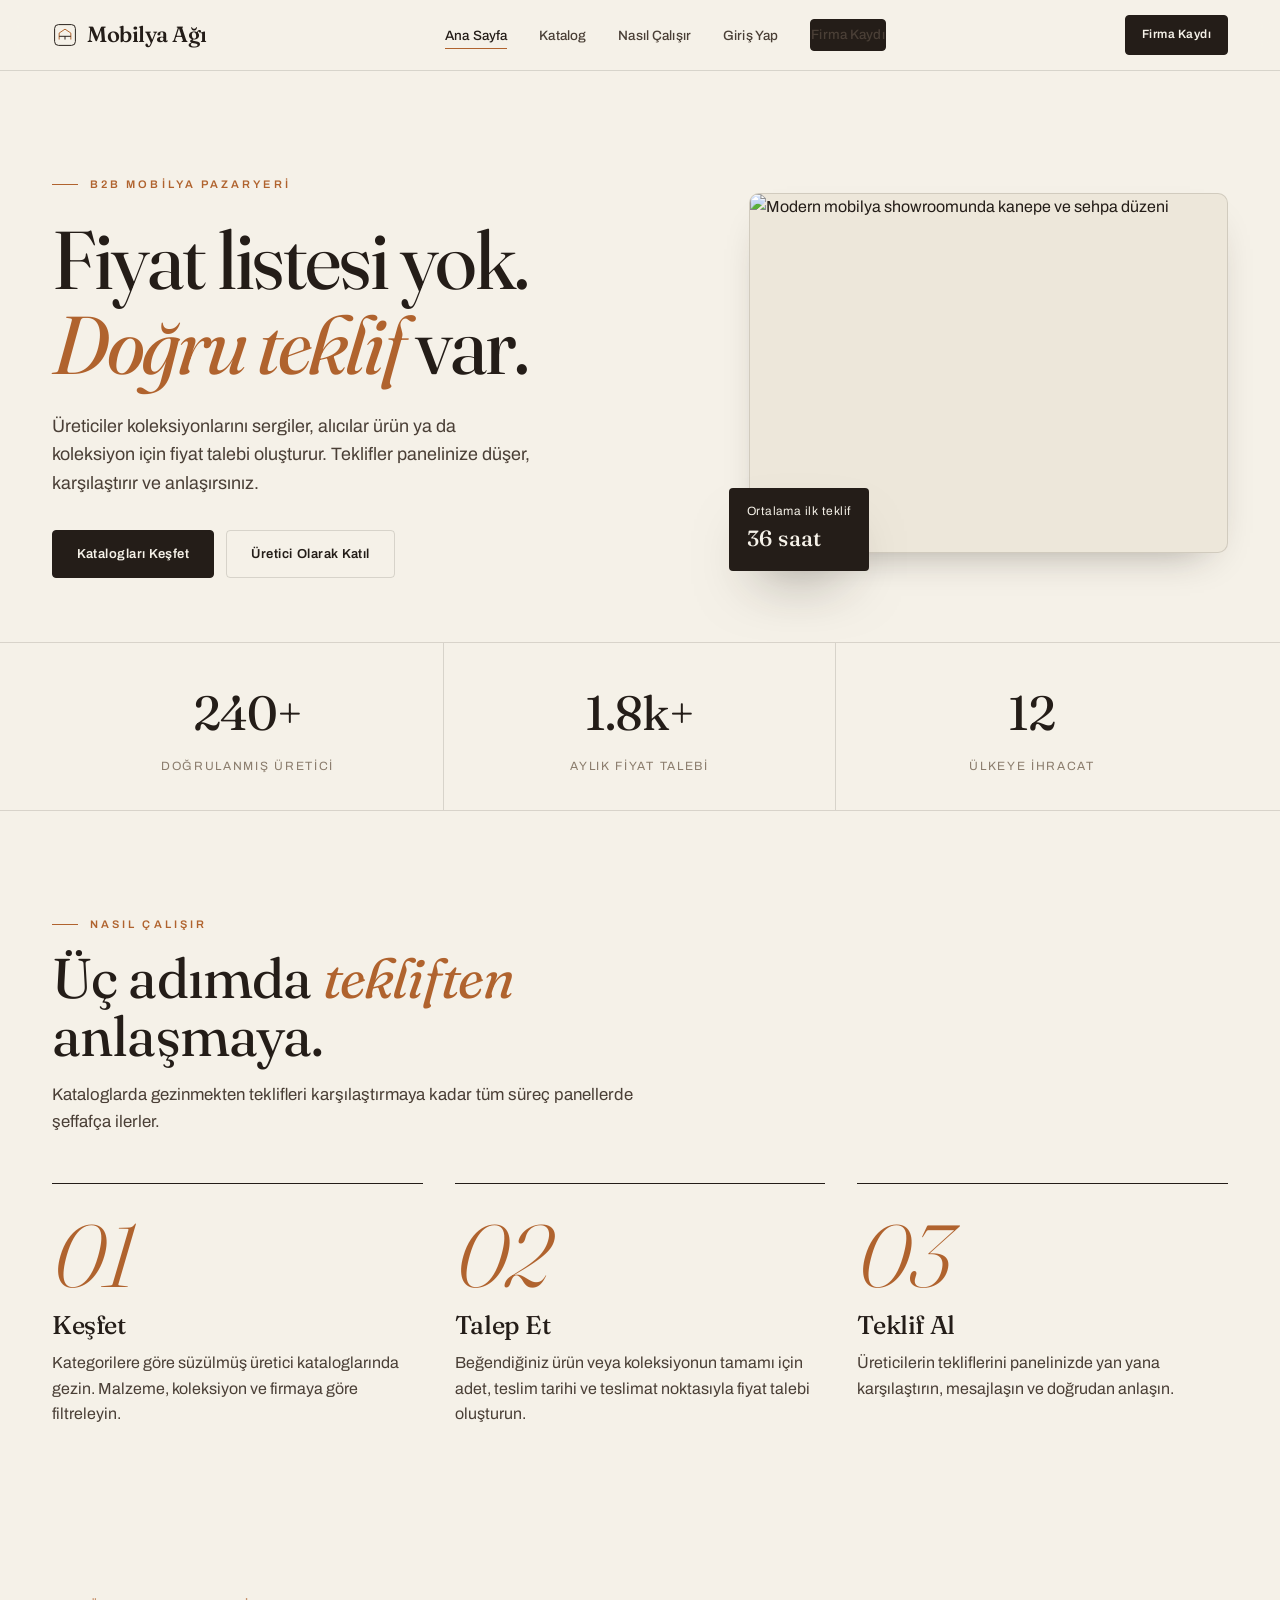
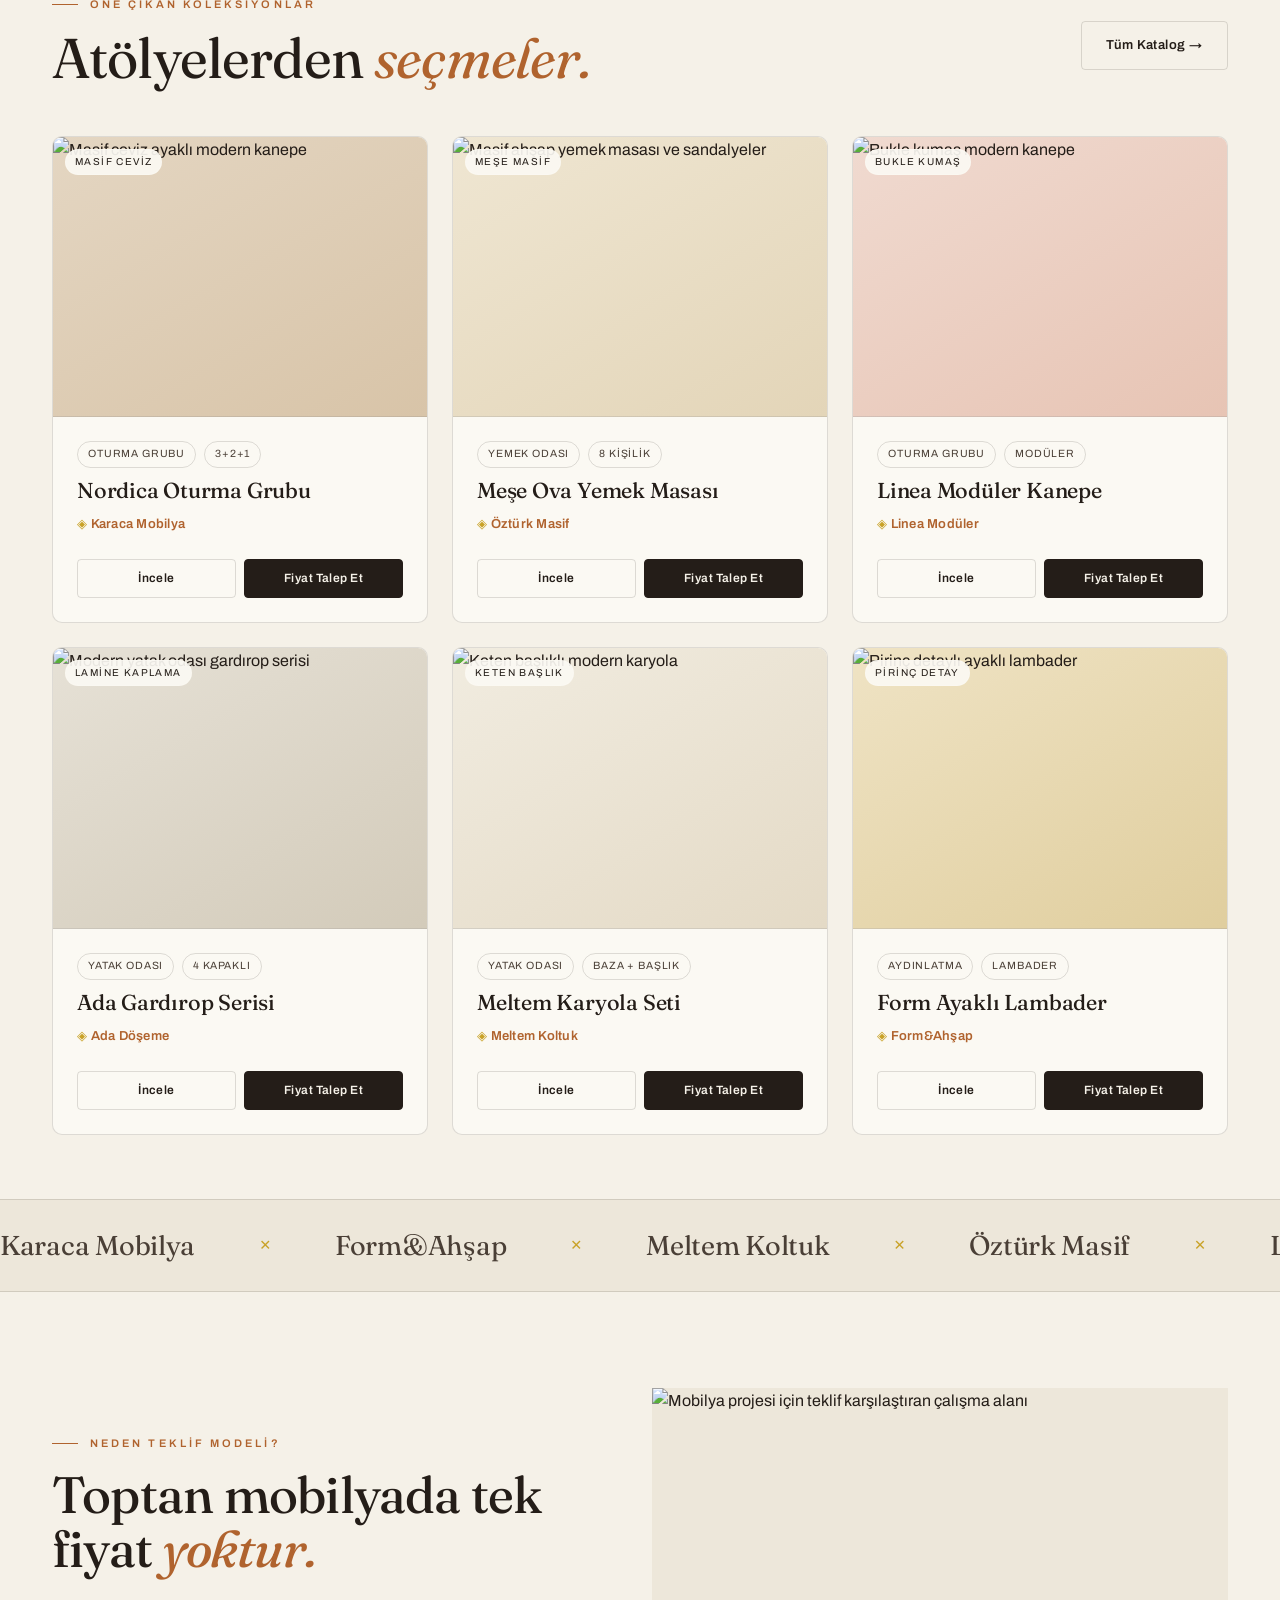
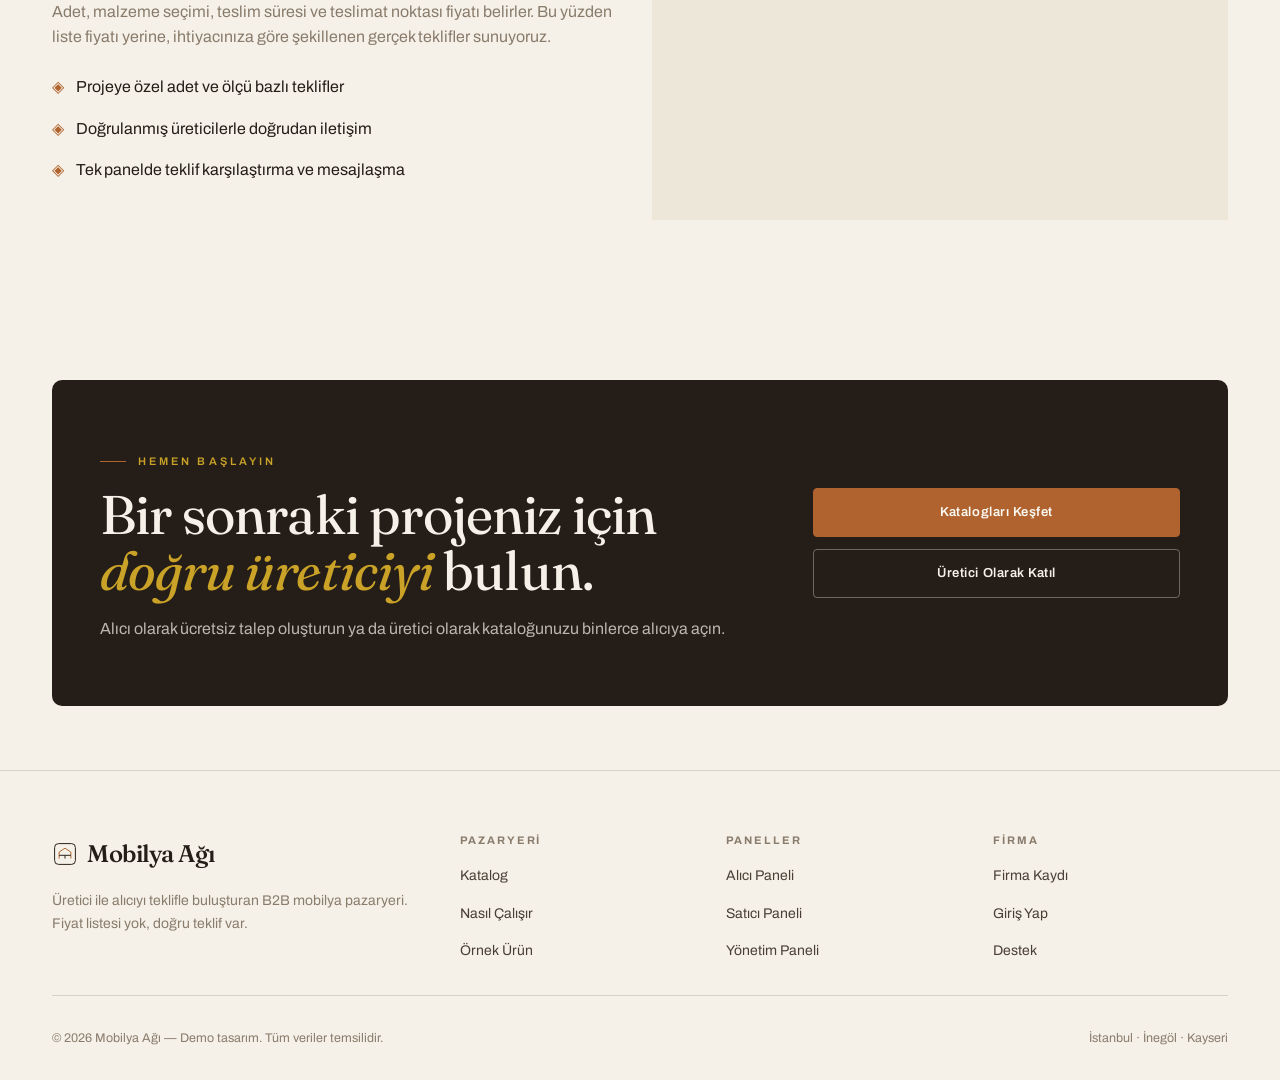
==== index.html @ c9a502f5 "first commit" ====
<!DOCTYPE html>
<html lang="tr">
<head>
<meta charset="UTF-8">
<meta name="viewport" content="width=device-width, initial-scale=1.0">
<title>Mobilya Ağı — B2B Mobilya Pazaryeri</title>
<meta name="description" content="Üretici ile alıcıyı teklifle buluşturan B2B mobilya pazaryeri. Fiyat listesi yok, doğru teklif var.">
<link rel="preconnect" href="https://fonts.googleapis.com">
<link rel="preconnect" href="https://fonts.gstatic.com" crossorigin>
<link href="https://fonts.googleapis.com/css2?family=Fraunces:ital,opsz,wght@0,9..144,300..600;1,9..144,300..500&family=Archivo:wght@400;500;600;700&display=swap" rel="stylesheet">
<link rel="stylesheet" href="css/style.css">
</head>
<body>

<!-- ============ NAV ============ -->
<header class="nav">
  <div class="nav-inner">
    <a href="index.html" class="wordmark">
      <svg class="mark" viewBox="0 0 40 40" aria-hidden="true">
        <rect x="4" y="4" width="32" height="32" rx="6" fill="none" stroke="#241D18" stroke-width="1.5"/>
        <path d="M11 27 V17 l9-6 9 6 v10" fill="none" stroke="#B0632E" stroke-width="1.5" stroke-linejoin="round"/>
        <path d="M11 22 h18 M20 22 v5" stroke="#241D18" stroke-width="1.5"/>
      </svg>
      Mobilya Ağı
    </a>
    <nav>
      <ul class="nav-links">
        <li><a href="index.html" class="active">Ana Sayfa</a></li>
        <li><a href="katalog.html">Katalog</a></li>
        <li><a href="index.html#nasil">Nasıl Çalışır</a></li>
        <li><a href="panel-alici.html">Giriş Yap</a></li>
        <li><a href="panel-satici.html" class="btn btn-primary btn-sm">Firma Kaydı</a></li>
      </ul>
    </nav>
    <div class="nav-cta">
      <a href="panel-satici.html" class="btn btn-primary btn-sm">Firma Kaydı</a>
    </div>
    <button class="nav-toggle" aria-label="Menü"><span></span><span></span><span></span></button>
  </div>
</header>

<!-- ============ HERO ============ -->
<section class="hero">
  <div class="wrap hero-grid">
    <div>
      <span class="eyebrow rise d1">B2B Mobilya Pazaryeri</span>
      <h1 class="rise d2">Fiyat listesi yok.<br><em>Doğru teklif</em> var.</h1>
      <p class="hero-sub rise d3">Üreticiler koleksiyonlarını sergiler, alıcılar ürün ya da koleksiyon için fiyat talebi oluşturur. Teklifler panelinize düşer, karşılaştırır ve anlaşırsınız.</p>
      <div class="hero-ctas rise d4">
        <a href="katalog.html" class="btn btn-primary">Katalogları Keşfet</a>
        <a href="panel-satici.html" class="btn btn-ghost">Üretici Olarak Katıl</a>
      </div>
    </div>
    <div class="hero-art rise d3">
      <div class="art-card photo-card">
        <img src="https://images.unsplash.com/photo-1555041469-a586c61ea9bc?auto=format&fit=crop&w=1200&q=82" alt="Modern mobilya showroomunda kanepe ve sehpa düzeni"> 
      </div>
      <div class="hero-badge">
        Ortalama ilk teklif
        <b>36 saat</b>
      </div>
    </div>
  </div>
</section>

<!-- ============ STATS ============ -->
<section class="stats">
  <div class="wrap"><div class="stats-inner">
    <div class="stat reveal"><b>240+</b><span>Doğrulanmış Üretici</span></div>
    <div class="stat reveal" data-delay="120"><b>1.8k+</b><span>Aylık Fiyat Talebi</span></div>
    <div class="stat reveal" data-delay="240"><b>12</b><span>Ülkeye İhracat</span></div>
  </div></div>
</section>

<!-- ============ NASIL ÇALIŞIR ============ -->
<section class="section" id="nasil">
  <div class="wrap">
    <div class="section-head reveal">
      <span class="eyebrow">Nasıl Çalışır</span>
      <h2>Üç adımda <span class="serif-italic">tekliften</span> anlaşmaya.</h2>
      <p>Kataloglarda gezinmekten teklifleri karşılaştırmaya kadar tüm süreç panellerde şeffafça ilerler.</p>
    </div>
    <div class="steps">
      <div class="step reveal">
        <div class="num">01</div>
        <h3>Keşfet</h3>
        <p>Kategorilere göre süzülmüş üretici kataloglarında gezin. Malzeme, koleksiyon ve firmaya göre filtreleyin.</p>
      </div>
      <div class="step reveal" data-delay="140">
        <div class="num">02</div>
        <h3>Talep Et</h3>
        <p>Beğendiğiniz ürün veya koleksiyonun tamamı için adet, teslim tarihi ve teslimat noktasıyla fiyat talebi oluşturun.</p>
      </div>
      <div class="step reveal" data-delay="280">
        <div class="num">03</div>
        <h3>Teklif Al</h3>
        <p>Üreticilerin tekliflerini panelinizde yan yana karşılaştırın, mesajlaşın ve doğrudan anlaşın.</p>
      </div>
    </div>
  </div>
</section>

<!-- ============ FEATURED COLLECTIONS ============ -->
<section class="section tight">
  <div class="wrap">
    <div class="flex-between reveal" style="margin-bottom: var(--s-6);">
      <div class="section-head" style="margin-bottom:0;">
        <span class="eyebrow">Öne Çıkan Koleksiyonlar</span>
        <h2>Atölyelerden <span class="serif-italic">seçmeler.</span></h2>
      </div>
      <a href="katalog.html" class="btn btn-ghost">Tüm Katalog →</a>
    </div>

    <div class="card-grid">
      <!-- Card 1 -->
      <article class="pcard reveal">
        <div class="illo mat-walnut">
          <span class="swatch-tag">Masif Ceviz</span>
          <img src="https://images.unsplash.com/photo-1555041469-a586c61ea9bc?auto=format&fit=crop&w=900&q=82" alt="Masif ceviz ayaklı modern kanepe" loading="lazy">
        </div>
        <div class="body">
          <div class="chips"><span class="chip">Oturma Grubu</span><span class="chip">3+2+1</span></div>
          <h3>Nordica Oturma Grubu</h3>
          <span class="maker">Karaca Mobilya</span>
          <div class="actions">
            <a href="urun.html" class="btn btn-ghost btn-sm">İncele</a>
            <a href="urun.html" class="btn btn-primary btn-sm">Fiyat Talep Et</a>
          </div>
        </div>
      </article>

      <!-- Card 2 -->
      <article class="pcard reveal" data-delay="100">
        <div class="illo mat-oak">
          <span class="swatch-tag">Meşe Masif</span>
          <img src="https://images.unsplash.com/photo-1617806118233-18e1de247200?auto=format&fit=crop&w=900&q=82" alt="Masif ahşap yemek masası ve sandalyeler" loading="lazy">
        </div>
        <div class="body">
          <div class="chips"><span class="chip">Yemek Odası</span><span class="chip">8 Kişilik</span></div>
          <h3>Meşe Ova Yemek Masası</h3>
          <span class="maker">Öztürk Masif</span>
          <div class="actions">
            <a href="urun.html" class="btn btn-ghost btn-sm">İncele</a>
            <a href="urun.html" class="btn btn-primary btn-sm">Fiyat Talep Et</a>
          </div>
        </div>
      </article>

      <!-- Card 3 -->
      <article class="pcard reveal" data-delay="200">
        <div class="illo mat-clay">
          <span class="swatch-tag">Bukle Kumaş</span>
          <img src="https://images.unsplash.com/photo-1616486338812-3dadae4b4ace?auto=format&fit=crop&w=900&q=82" alt="Bukle kumaş modern kanepe" loading="lazy">
        </div>
        <div class="body">
          <div class="chips"><span class="chip">Oturma Grubu</span><span class="chip">Modüler</span></div>
          <h3>Linea Modüler Kanepe</h3>
          <span class="maker">Linea Modüler</span>
          <div class="actions">
            <a href="urun.html" class="btn btn-ghost btn-sm">İncele</a>
            <a href="urun.html" class="btn btn-primary btn-sm">Fiyat Talep Et</a>
          </div>
        </div>
      </article>

      <!-- Card 4 -->
      <article class="pcard reveal">
        <div class="illo mat-ash">
          <span class="swatch-tag">Lamine Kaplama</span>
          <img src="https://images.unsplash.com/photo-1595526114035-0d45ed16cfbf?auto=format&fit=crop&w=900&q=82" alt="Modern yatak odası gardırop serisi" loading="lazy">
        </div>
        <div class="body">
          <div class="chips"><span class="chip">Yatak Odası</span><span class="chip">4 Kapaklı</span></div>
          <h3>Ada Gardırop Serisi</h3>
          <span class="maker">Ada Döşeme</span>
          <div class="actions">
            <a href="urun.html" class="btn btn-ghost btn-sm">İncele</a>
            <a href="urun.html" class="btn btn-primary btn-sm">Fiyat Talep Et</a>
          </div>
        </div>
      </article>

      <!-- Card 5 -->
      <article class="pcard reveal" data-delay="100">
        <div class="illo mat-linen">
          <span class="swatch-tag">Keten Başlık</span>
          <img src="https://images.unsplash.com/photo-1505693416388-ac5ce068fe85?auto=format&fit=crop&w=900&q=82" alt="Keten başlıklı modern karyola" loading="lazy">
        </div>
        <div class="body">
          <div class="chips"><span class="chip">Yatak Odası</span><span class="chip">Baza + Başlık</span></div>
          <h3>Meltem Karyola Seti</h3>
          <span class="maker">Meltem Koltuk</span>
          <div class="actions">
            <a href="urun.html" class="btn btn-ghost btn-sm">İncele</a>
            <a href="urun.html" class="btn btn-primary btn-sm">Fiyat Talep Et</a>
          </div>
        </div>
      </article>

      <!-- Card 6 -->
      <article class="pcard reveal" data-delay="200">
        <div class="illo mat-brass">
          <span class="swatch-tag">Pirinç Detay</span>
          <img src="https://images.unsplash.com/photo-1513506003901-1e6a229e2d15?auto=format&fit=crop&w=900&q=82" alt="Pirinç detaylı ayaklı lambader" loading="lazy">
        </div>
        <div class="body">
          <div class="chips"><span class="chip">Aydınlatma</span><span class="chip">Lambader</span></div>
          <h3>Form Ayaklı Lambader</h3>
          <span class="maker">Form&Ahşap</span>
          <div class="actions">
            <a href="urun.html" class="btn btn-ghost btn-sm">İncele</a>
            <a href="urun.html" class="btn btn-primary btn-sm">Fiyat Talep Et</a>
          </div>
        </div>
      </article>
    </div>
  </div>
</section>

<!-- ============ MARQUEE ============ -->
<div class="marquee" aria-hidden="true">
  <div class="marquee-track">
    <span>Karaca Mobilya</span><span>Form&Ahşap</span><span>Meltem Koltuk</span><span>Öztürk Masif</span><span>Linea Modüler</span><span>Ada Döşeme</span><span>Bereket Ahşap</span><span>Vira Mobilya</span>
    <span>Karaca Mobilya</span><span>Form&Ahşap</span><span>Meltem Koltuk</span><span>Öztürk Masif</span><span>Linea Modüler</span><span>Ada Döşeme</span><span>Bereket Ahşap</span><span>Vira Mobilya</span>
  </div>
</div>

<!-- ============ NEDEN ============ -->
<section class="section">
  <div class="wrap card-grid cols-2" style="align-items:center;">
    <div class="reveal">
      <span class="eyebrow">Neden Teklif Modeli?</span>
      <h2 style="font-size:clamp(2rem,4vw,3.2rem);margin:var(--s-4) 0 var(--s-5);">Toptan mobilyada tek fiyat <span class="serif-italic">yoktur.</span></h2>
      <p class="muted" style="margin-bottom:var(--s-5);">Adet, malzeme seçimi, teslim süresi ve teslimat noktası fiyatı belirler. Bu yüzden liste fiyatı yerine, ihtiyacınıza göre şekillenen gerçek teklifler sunuyoruz.</p>
      <ul style="list-style:none;padding:0;margin:0;display:flex;flex-direction:column;gap:var(--s-4);">
        <li style="display:flex;gap:var(--s-3);"><span style="color:var(--cognac);font-family:var(--serif);">◈</span> Projeye özel adet ve ölçü bazlı teklifler</li>
        <li style="display:flex;gap:var(--s-3);"><span style="color:var(--cognac);font-family:var(--serif);">◈</span> Doğrulanmış üreticilerle doğrudan iletişim</li>
        <li style="display:flex;gap:var(--s-3);"><span style="color:var(--cognac);font-family:var(--serif);">◈</span> Tek panelde teklif karşılaştırma ve mesajlaşma</li>
      </ul>
    </div>
    <div class="reveal" data-delay="120">
      <div class="art-card photo-card">
        <img src="https://images.unsplash.com/photo-1524758631624-e2822e304c36?auto=format&fit=crop&w=900&q=82" alt="Mobilya projesi için teklif karşılaştıran çalışma alanı">
      </div>
    </div>
  </div>
</section>

<!-- ============ CTA BAND ============ -->
<section class="section tight">
  <div class="wrap">
    <div class="cta-band reveal">
      <div>
        <span class="eyebrow" style="color:var(--brass);">Hemen Başlayın</span>
        <h2 style="margin-top:var(--s-4);">Bir sonraki projeniz için <em>doğru üreticiyi</em> bulun.</h2>
        <p>Alıcı olarak ücretsiz talep oluşturun ya da üretici olarak kataloğunuzu binlerce alıcıya açın.</p>
      </div>
      <div class="btns">
        <a href="katalog.html" class="btn btn-accent btn-block">Katalogları Keşfet</a>
        <a href="panel-satici.html" class="btn btn-ghost btn-block">Üretici Olarak Katıl</a>
      </div>
    </div>
  </div>
</section>

<!-- ============ FOOTER ============ -->
<footer class="footer">
  <div class="wrap">
    <div class="footer-grid">
      <div class="brand-col">
        <a href="index.html" class="wordmark" style="font-size:24px;">
          <svg class="mark" viewBox="0 0 40 40" aria-hidden="true">
            <rect x="4" y="4" width="32" height="32" rx="6" fill="none" stroke="#241D18" stroke-width="1.5"/>
            <path d="M11 27 V17 l9-6 9 6 v10" fill="none" stroke="#B0632E" stroke-width="1.5" stroke-linejoin="round"/>
            <path d="M11 22 h18 M20 22 v5" stroke="#241D18" stroke-width="1.5"/>
          </svg>
          Mobilya Ağı
        </a>
        <p>Üretici ile alıcıyı teklifle buluşturan B2B mobilya pazaryeri. Fiyat listesi yok, doğru teklif var.</p>
      </div>
      <div>
        <h4>Pazaryeri</h4>
        <ul>
          <li><a href="katalog.html">Katalog</a></li>
          <li><a href="index.html#nasil">Nasıl Çalışır</a></li>
          <li><a href="urun.html">Örnek Ürün</a></li>
        </ul>
      </div>
      <div>
        <h4>Paneller</h4>
        <ul>
          <li><a href="panel-alici.html">Alıcı Paneli</a></li>
          <li><a href="panel-satici.html">Satıcı Paneli</a></li>
          <li><a href="panel-admin.html">Yönetim Paneli</a></li>
        </ul>
      </div>
      <div>
        <h4>Firma</h4>
        <ul>
          <li><a href="panel-satici.html">Firma Kaydı</a></li>
          <li><a href="panel-alici.html">Giriş Yap</a></li>
          <li><a href="index.html#nasil">Destek</a></li>
        </ul>
      </div>
    </div>
    <div class="footer-bottom">
      <span>© <span data-year>2026</span> Mobilya Ağı — Demo tasarım. Tüm veriler temsilidir.</span>
      <span>İstanbul · İnegöl · Kayseri</span>
    </div>
  </div>
</footer>

<script src="js/app.js"></script>
</body>
</html>
---- css/style.css ----
/* ============================================================
   Mobilya Ağı — B2B Mobilya Pazaryeri (RFQ)
   Tema: "Atölye" — sıcak galeri minimalizmi / editoryal showroom
   Tek paylaşımlı stylesheet
   ============================================================ */

/* -------------------- Değişkenler -------------------- */
:root {
  /* Palet */
  --ivory: #F5F1E8;
  --ecru: #EDE7DA;
  --card: #EDE7DA;
  --card-2: #E7DFCE;
  --ink: #241D18;
  --ink-soft: #4A3F36;
  --ink-mute: #8A7C6C;
  --cognac: #B0632E;
  --cognac-deep: #8F4E22;
  --brass: #C9A227;
  --sage: #6E7F5B;
  --sage-soft: #DDE3CF;
  --terra: #C4694B;
  --terra-soft: #F0DAD0;
  --line: #241D18;
  --hairline: rgba(36, 29, 24, 0.14);
  --hairline-soft: rgba(36, 29, 24, 0.08);
  --white-warm: #FBF9F3;

  /* Tipografi */
  --serif: "Fraunces", Georgia, "Times New Roman", serif;
  --sans: "Archivo", system-ui, -apple-system, "Segoe UI", sans-serif;

  /* Aralık ölçeği */
  --s-1: 4px;
  --s-2: 8px;
  --s-3: 12px;
  --s-4: 16px;
  --s-5: 24px;
  --s-6: 32px;
  --s-7: 48px;
  --s-8: 64px;
  --s-9: 96px;
  --s-10: 128px;

  --radius: 4px;
  --radius-lg: 10px;
  --maxw: 1240px;

  --shadow-soft: 0 18px 40px -24px rgba(36, 29, 24, 0.45);
  --shadow-lift: 0 28px 60px -28px rgba(36, 29, 24, 0.55);
  --ease: cubic-bezier(0.22, 1, 0.36, 1);
}

/* -------------------- Reset / temel -------------------- */
* { box-sizing: border-box; }
html { scroll-behavior: smooth; }
body {
  margin: 0;
  font-family: var(--sans);
  background: var(--ivory);
  color: var(--ink);
  font-size: 16px;
  line-height: 1.6;
  -webkit-font-smoothing: antialiased;
  text-rendering: optimizeLegibility;
  overflow-x: hidden;
}
img { max-width: 100%; display: block; }
a { color: inherit; text-decoration: none; }
button { font-family: inherit; cursor: pointer; }
svg { display: block; }
.illo img,
.product-illo img,
.art-card img {
  width: 100%;
  height: 100%;
  object-fit: cover;
  display: block;
}

h1, h2, h3, h4 {
  font-family: var(--serif);
  font-weight: 460;
  font-optical-sizing: auto;
  line-height: 1.04;
  letter-spacing: -0.015em;
  margin: 0;
}
p { margin: 0; }

/* -------------------- Yardımcılar -------------------- */
.wrap { width: 100%; max-width: var(--maxw); margin: 0 auto; padding: 0 var(--s-6); }
.eyebrow {
  font-family: var(--sans);
  font-size: 11px;
  font-weight: 600;
  letter-spacing: 0.28em;
  text-transform: uppercase;
  color: var(--cognac);
  display: inline-flex;
  align-items: center;
  gap: var(--s-3);
}
.eyebrow::before {
  content: "";
  width: 26px;
  height: 1px;
  background: var(--cognac);
  display: inline-block;
}
.eyebrow.center::after {
  content: "";
  width: 26px;
  height: 1px;
  background: var(--cognac);
  display: inline-block;
}
.serif-italic { font-style: italic; color: var(--cognac); }
.rule { height: 1px; background: var(--hairline); border: 0; margin: 0; }
.muted { color: var(--ink-mute); }

/* -------------------- Butonlar -------------------- */
.btn {
  display: inline-flex;
  align-items: center;
  justify-content: center;
  gap: var(--s-2);
  padding: 13px 24px;
  font-size: 13px;
  font-weight: 600;
  letter-spacing: 0.04em;
  border: 1px solid var(--ink);
  border-radius: var(--radius);
  background: transparent;
  color: var(--ink);
  transition: transform .35s var(--ease), background .35s var(--ease), color .35s var(--ease), box-shadow .35s var(--ease);
  white-space: nowrap;
}
.btn:hover { transform: translateY(-2px); box-shadow: var(--shadow-soft); }
.btn-primary { background: var(--ink); color: var(--ivory); }
.btn-primary:hover { background: var(--cognac); border-color: var(--cognac); }
.btn-accent { background: var(--cognac); border-color: var(--cognac); color: var(--white-warm); }
.btn-accent:hover { background: var(--cognac-deep); border-color: var(--cognac-deep); }
.btn-ghost { border-color: var(--hairline); }
.btn-ghost:hover { border-color: var(--ink); background: transparent; }
.btn-sm { padding: 9px 16px; font-size: 12px; }
.btn-block { width: 100%; }
.btn:focus-visible,
a:focus-visible,
input:focus-visible,
select:focus-visible,
textarea:focus-visible { outline: 2px solid var(--cognac); outline-offset: 2px; }

/* -------------------- Nav -------------------- */
.nav {
  position: sticky;
  top: 0;
  z-index: 60;
  background: rgba(245, 241, 232, 0.86);
  backdrop-filter: blur(14px);
  border-bottom: 1px solid var(--hairline);
}
.nav-inner {
  display: flex;
  align-items: center;
  justify-content: space-between;
  height: 70px;
  max-width: var(--maxw);
  margin: 0 auto;
  padding: 0 var(--s-6);
}
.wordmark {
  font-family: var(--serif);
  font-size: 22px;
  font-weight: 560;
  letter-spacing: -0.02em;
  display: inline-flex;
  align-items: center;
  gap: 9px;
}
.wordmark .mark {
  width: 26px; height: 26px;
  flex: none;
}
.nav-links {
  display: flex;
  align-items: center;
  gap: var(--s-6);
  list-style: none;
  margin: 0;
  padding: 0;
}
.nav-links a {
  font-size: 13.5px;
  font-weight: 500;
  letter-spacing: 0.01em;
  position: relative;
  padding: 4px 0;
  color: var(--ink-soft);
  transition: color .3s var(--ease);
}
.nav-links a::after {
  content: "";
  position: absolute;
  left: 0; bottom: -2px;
  width: 0; height: 1px;
  background: var(--cognac);
  transition: width .35s var(--ease);
}
.nav-links a:hover, .nav-links a.active { color: var(--ink); }
.nav-links a:hover::after, .nav-links a.active::after { width: 100%; }
.nav-cta { display: flex; align-items: center; gap: var(--s-4); }
.nav-toggle {
  display: none;
  flex-direction: column;
  gap: 5px;
  background: none;
  border: 0;
  padding: 6px;
}
.nav-toggle span { width: 24px; height: 1.5px; background: var(--ink); transition: transform .3s var(--ease), opacity .3s; }
.nav-toggle.open span:nth-child(1) { transform: translateY(6.5px) rotate(45deg); }
.nav-toggle.open span:nth-child(2) { opacity: 0; }
.nav-toggle.open span:nth-child(3) { transform: translateY(-6.5px) rotate(-45deg); }

@media (max-width: 900px) {
  .nav-links, .nav-cta .btn { display: none; }
  .nav-toggle { display: flex; }
  .nav-mobile-open .nav-links {
    display: flex;
    position: absolute;
    top: 70px; left: 0; right: 0;
    flex-direction: column;
    align-items: flex-start;
    gap: 0;
    background: var(--ivory);
    border-bottom: 1px solid var(--hairline);
    padding: var(--s-4) var(--s-6) var(--s-6);
  }
  .nav-mobile-open .nav-links li { width: 100%; }
  .nav-mobile-open .nav-links a { display: block; padding: 14px 0; border-bottom: 1px solid var(--hairline-soft); width: 100%; }
  .nav-mobile-open .nav-links .btn { display: inline-flex; margin-top: var(--s-4); }
}

/* -------------------- Reveal animasyon -------------------- */
.reveal { opacity: 0; transform: translateY(26px); transition: opacity .9s var(--ease), transform .9s var(--ease); }
.reveal.in { opacity: 1; transform: none; }
@media (prefers-reduced-motion: reduce) {
  .reveal { opacity: 1; transform: none; transition: none; }
  * { animation: none !important; }
}

/* load-in stagger */
@keyframes rise {
  from { opacity: 0; transform: translateY(30px); }
  to { opacity: 1; transform: none; }
}
.rise { opacity: 0; animation: rise .95s var(--ease) forwards; }
.d1 { animation-delay: .05s; } .d2 { animation-delay: .16s; }
.d3 { animation-delay: .28s; } .d4 { animation-delay: .40s; }
.d5 { animation-delay: .52s; } .d6 { animation-delay: .64s; }

/* -------------------- Hero -------------------- */
.hero {
  position: relative;
  padding: var(--s-9) 0 var(--s-8);
  overflow: hidden;
}
.hero-grid {
  display: grid;
  grid-template-columns: 1.15fr 0.85fr;
  gap: var(--s-7);
  align-items: center;
}
.hero h1 {
  font-size: clamp(2.9rem, 6.4vw, 5.6rem);
  font-weight: 420;
  letter-spacing: -0.03em;
  margin: var(--s-5) 0 var(--s-5);
}
.hero h1 em { font-style: italic; color: var(--cognac); }
.hero-sub { font-size: 1.12rem; color: var(--ink-soft); max-width: 30rem; margin-bottom: var(--s-6); }
.hero-ctas { display: flex; gap: var(--s-3); flex-wrap: wrap; }
.hero-art { position: relative; }
.hero-art .art-card {
  background: linear-gradient(145deg, var(--card) 0%, var(--card-2) 100%);
  border: 1px solid var(--hairline);
  border-radius: var(--radius-lg);
  padding: var(--s-6);
  box-shadow: var(--shadow-soft);
}
.art-card.photo-card {
  aspect-ratio: 4 / 3;
  padding: 0 !important;
  overflow: hidden;
  background: var(--card);
}
.hero-badge {
  position: absolute;
  bottom: -18px; left: -20px;
  background: var(--ink);
  color: var(--ivory);
  border-radius: var(--radius);
  padding: 14px 18px;
  font-size: 12px;
  letter-spacing: 0.04em;
  box-shadow: var(--shadow-lift);
}
.hero-badge b { font-family: var(--serif); font-size: 22px; display: block; font-weight: 500; }
@media (max-width: 860px) {
  .hero-grid { grid-template-columns: 1fr; }
  .hero { padding: var(--s-7) 0 var(--s-7); }
}

/* -------------------- Stats strip -------------------- */
.stats {
  border-top: 1px solid var(--hairline);
  border-bottom: 1px solid var(--hairline);
}
.stats-inner { display: grid; grid-template-columns: repeat(3, 1fr); }
.stat {
  padding: var(--s-6) var(--s-5);
  text-align: center;
  border-right: 1px solid var(--hairline);
}
.stat:last-child { border-right: 0; }
.stat b { font-family: var(--serif); font-size: clamp(2rem, 4vw, 3rem); font-weight: 420; display: block; letter-spacing: -0.02em; }
.stat span { font-size: 12px; letter-spacing: 0.14em; text-transform: uppercase; color: var(--ink-mute); }
@media (max-width: 640px) { .stats-inner { grid-template-columns: 1fr; } .stat { border-right: 0; border-bottom: 1px solid var(--hairline); } .stat:last-child { border-bottom: 0; } }

/* -------------------- Section header -------------------- */
.section { padding: var(--s-9) 0; }
.section.tight { padding: var(--s-8) 0; }
.section-head { max-width: 640px; margin-bottom: var(--s-7); }
.section-head.center { margin-left: auto; margin-right: auto; text-align: center; }
.section-head h2 { font-size: clamp(2.1rem, 4.6vw, 3.5rem); margin: var(--s-4) 0 var(--s-4); font-weight: 420; }
.section-head p { color: var(--ink-soft); font-size: 1.05rem; }

/* -------------------- Nasıl çalışır — 3 adım -------------------- */
.steps { display: grid; grid-template-columns: repeat(3, 1fr); gap: var(--s-6); }
.step { position: relative; padding-top: var(--s-6); border-top: 1px solid var(--line); }
.step .num {
  font-family: var(--serif);
  font-size: clamp(3.5rem, 7vw, 5.5rem);
  font-weight: 300;
  font-style: italic;
  line-height: .9;
  color: var(--cognac);
  letter-spacing: -0.02em;
}
.step h3 { font-size: 1.6rem; margin: var(--s-4) 0 var(--s-3); font-weight: 460; }
.step p { color: var(--ink-soft); }
@media (max-width: 820px) { .steps { grid-template-columns: 1fr; gap: var(--s-7); } }

/* -------------------- Ürün / koleksiyon kartları -------------------- */
.card-grid { display: grid; grid-template-columns: repeat(3, 1fr); gap: var(--s-5); }
.card-grid.cols-2 { grid-template-columns: repeat(2, 1fr); }
@media (max-width: 980px) { .card-grid { grid-template-columns: repeat(2, 1fr); } }
@media (max-width: 620px) { .card-grid, .card-grid.cols-2 { grid-template-columns: 1fr; } }

.pcard {
  background: var(--white-warm);
  border: 1px solid var(--hairline);
  border-radius: var(--radius-lg);
  overflow: hidden;
  display: flex;
  flex-direction: column;
  transition: transform .5s var(--ease), box-shadow .5s var(--ease), border-color .5s var(--ease);
}
.pcard:hover { transform: translateY(-6px); box-shadow: var(--shadow-lift); border-color: var(--hairline); }
.pcard .illo {
  aspect-ratio: 4 / 3;
  position: relative;
  overflow: hidden;
  border-bottom: 1px solid var(--hairline);
  display: flex; align-items: center; justify-content: center;
}
.pcard .illo img { transition: transform .65s var(--ease), filter .65s var(--ease); }
.pcard:hover .illo img { transform: scale(1.045); filter: saturate(1.03) contrast(1.02); }
.pcard .illo .swatch-tag {
  position: absolute; top: 12px; left: 12px; z-index: 2;
  font-size: 10px; letter-spacing: 0.14em; text-transform: uppercase;
  background: rgba(251, 249, 243, 0.92); border: 1px solid rgba(251, 249, 243, 0.56);
  padding: 4px 9px; border-radius: 40px; color: var(--ink);
  box-shadow: 0 8px 22px -16px rgba(36, 29, 24, 0.7);
}
.pcard .body { padding: var(--s-5); display: flex; flex-direction: column; gap: var(--s-3); flex: 1; }
.pcard .chips { display: flex; gap: var(--s-2); flex-wrap: wrap; }
.chip {
  font-size: 10.5px; letter-spacing: 0.08em; text-transform: uppercase;
  padding: 4px 10px; border-radius: 40px;
  border: 1px solid var(--hairline); color: var(--ink-soft); background: transparent;
}
.pcard h3 { font-size: 1.35rem; font-weight: 460; letter-spacing: -0.01em; }
.pcard .maker { font-size: 13px; color: var(--cognac); font-weight: 600; letter-spacing: 0.02em; }
.pcard .maker::before { content: "◈ "; color: var(--brass); }
.pcard .actions { margin-top: auto; display: flex; gap: var(--s-2); padding-top: var(--s-3); }
.pcard .actions .btn { flex: 1; }

/* Illustration backgrounds — malzeme swatch */
.mat-walnut { background: linear-gradient(150deg, #E4D6C2 0%, #D8C4A8 100%); }
.mat-oak    { background: linear-gradient(150deg, #EFE6D2 0%, #E3D5B8 100%); }
.mat-sage   { background: linear-gradient(150deg, #DDE3CF 0%, #C9D3B4 100%); }
.mat-clay   { background: linear-gradient(150deg, #F0DAD0 0%, #E7C4B4 100%); }
.mat-linen  { background: linear-gradient(150deg, #F1ECE0 0%, #E4DAC6 100%); }
.mat-brass  { background: linear-gradient(150deg, #EFE3C4 0%, #E0CE9E 100%); }
.mat-ash    { background: linear-gradient(150deg, #E6E1D6 0%, #D3CBBA 100%); }
.mat-cognac { background: linear-gradient(150deg, #E8CBB0 0%, #D8AE86 100%); }
.illo-stroke { fill: none; stroke: var(--ink); stroke-width: 1.5; stroke-linecap: round; stroke-linejoin: round; }
.illo-stroke.thin { stroke-width: 1; }
.illo-fill { fill: var(--ink); }

/* -------------------- Marquee -------------------- */
.marquee {
  border-top: 1px solid var(--hairline);
  border-bottom: 1px solid var(--hairline);
  overflow: hidden;
  padding: var(--s-5) 0;
  background: var(--ecru);
}
.marquee-track {
  display: flex;
  gap: var(--s-8);
  width: max-content;
  animation: scroll-x 34s linear infinite;
}
.marquee:hover .marquee-track { animation-play-state: paused; }
.marquee-track span {
  font-family: var(--serif);
  font-size: 1.7rem;
  font-weight: 400;
  color: var(--ink-soft);
  white-space: nowrap;
  display: inline-flex; align-items: center; gap: var(--s-8);
  letter-spacing: -0.01em;
}
.marquee-track span::after { content: "✕"; color: var(--brass); font-size: 0.9rem; font-family: var(--sans); }
@keyframes scroll-x { from { transform: translateX(0); } to { transform: translateX(-50%); } }

/* -------------------- CTA band -------------------- */
.cta-band {
  background: var(--ink);
  color: var(--ivory);
  border-radius: var(--radius-lg);
  padding: var(--s-8) var(--s-7);
  display: grid;
  grid-template-columns: 1.3fr 0.7fr;
  gap: var(--s-6);
  align-items: center;
  position: relative;
  overflow: hidden;
}
.cta-band h2 { font-size: clamp(2rem, 4.5vw, 3.4rem); color: var(--ivory); font-weight: 420; }
.cta-band h2 em { font-style: italic; color: var(--brass); }
.cta-band p { color: rgba(245,241,232,0.72); margin-top: var(--s-4); }
.cta-band .btns { display: flex; flex-direction: column; gap: var(--s-3); }
.cta-band .btn-ghost { border-color: rgba(245,241,232,0.35); color: var(--ivory); }
.cta-band .btn-ghost:hover { border-color: var(--ivory); }
.cta-band .btn-accent { color: var(--white-warm); }
@media (max-width: 760px) { .cta-band { grid-template-columns: 1fr; } }

/* -------------------- Footer -------------------- */
.footer { border-top: 1px solid var(--hairline); padding: var(--s-8) 0 var(--s-6); }
.footer-grid { display: grid; grid-template-columns: 1.6fr 1fr 1fr 1fr; gap: var(--s-6); }
.footer h4 { font-family: var(--sans); font-size: 11px; letter-spacing: 0.18em; text-transform: uppercase; color: var(--ink-mute); font-weight: 700; margin-bottom: var(--s-4); }
.footer ul { list-style: none; margin: 0; padding: 0; display: flex; flex-direction: column; gap: var(--s-3); }
.footer ul a { font-size: 14px; color: var(--ink-soft); transition: color .3s; }
.footer ul a:hover { color: var(--cognac); }
.footer .brand-col p { color: var(--ink-mute); font-size: 14px; max-width: 24rem; margin-top: var(--s-4); }
.footer-bottom { display: flex; justify-content: space-between; align-items: center; padding-top: var(--s-6); margin-top: var(--s-6); border-top: 1px solid var(--hairline); font-size: 12.5px; color: var(--ink-mute); gap: var(--s-4); flex-wrap: wrap; }
@media (max-width: 780px) { .footer-grid { grid-template-columns: 1fr 1fr; } }

/* -------------------- Katalog -------------------- */
.page-head { padding: var(--s-8) 0 var(--s-6); border-bottom: 1px solid var(--hairline); }
.page-head h1 { font-size: clamp(2.4rem, 5vw, 4rem); font-weight: 420; margin: var(--s-4) 0 var(--s-3); }
.page-head p { color: var(--ink-soft); max-width: 34rem; }
.breadcrumb { font-size: 12px; letter-spacing: 0.08em; color: var(--ink-mute); text-transform: uppercase; }
.breadcrumb a:hover { color: var(--cognac); }

.filter-bar {
  display: flex; flex-wrap: wrap; gap: var(--s-5);
  padding: var(--s-5) 0;
  align-items: flex-end;
  border-bottom: 1px solid var(--hairline);
}
.filter-group { display: flex; flex-direction: column; gap: var(--s-2); }
.filter-group label { font-size: 11px; letter-spacing: 0.12em; text-transform: uppercase; color: var(--ink-mute); font-weight: 600; }
.filter-group select {
  font-family: var(--sans); font-size: 14px; color: var(--ink);
  background: var(--white-warm); border: 1px solid var(--hairline);
  border-radius: var(--radius); padding: 10px 14px; min-width: 180px;
  appearance: none;
  background-image: url("data:image/svg+xml;utf8,<svg xmlns='http://www.w3.org/2000/svg' width='12' height='12' viewBox='0 0 12 12'><path d='M2 4l4 4 4-4' stroke='%23241D18' fill='none' stroke-width='1.4'/></svg>");
  background-repeat: no-repeat; background-position: right 12px center;
  padding-right: 34px;
}
.filter-count { margin-left: auto; font-size: 13px; color: var(--ink-mute); }
.filter-count b { color: var(--ink); font-weight: 700; }
.pcard.hidden { display: none; }

/* -------------------- Ürün detay -------------------- */
.product-grid { display: grid; grid-template-columns: 1.05fr 0.95fr; gap: var(--s-8); padding: var(--s-8) 0; align-items: start; }
@media (max-width: 900px) { .product-grid { grid-template-columns: 1fr; gap: var(--s-6); } }
.product-illo {
  border: 1px solid var(--hairline);
  border-radius: var(--radius-lg);
  aspect-ratio: 1 / 1;
  display: flex; align-items: center; justify-content: center;
  position: sticky; top: 90px;
  overflow: hidden;
}
.product-illo img { transition: transform .8s var(--ease); }
.product-illo:hover img { transform: scale(1.025); }
.product-info .chips { margin-bottom: var(--s-4); }
.product-info h1 { font-size: clamp(2.2rem, 4vw, 3.2rem); font-weight: 420; margin-bottom: var(--s-3); }
.product-info .maker-line { color: var(--cognac); font-weight: 600; font-size: 14px; margin-bottom: var(--s-5); }
.product-info .lead { color: var(--ink-soft); font-size: 1.05rem; margin-bottom: var(--s-6); }

.spec-table { width: 100%; border-collapse: collapse; margin-bottom: var(--s-6); }
.spec-table th, .spec-table td { text-align: left; padding: 13px 0; border-bottom: 1px solid var(--hairline); font-size: 14px; vertical-align: top; }
.spec-table th { color: var(--ink-mute); font-weight: 600; letter-spacing: 0.02em; width: 42%; }
.spec-table td { color: var(--ink); }

.maker-card {
  border: 1px solid var(--hairline); border-radius: var(--radius-lg);
  padding: var(--s-5); display: flex; gap: var(--s-4); align-items: center;
  background: var(--card); margin-bottom: var(--s-6);
}
.maker-card .avatar {
  width: 52px; height: 52px; flex: none; border-radius: 50%;
  background: var(--ink); color: var(--ivory);
  display: flex; align-items: center; justify-content: center;
  font-family: var(--serif); font-size: 20px;
}
.maker-card .m-name { font-family: var(--serif); font-size: 1.2rem; }
.maker-card .m-meta { font-size: 12.5px; color: var(--ink-mute); }
.maker-card .m-verified { color: var(--sage); font-weight: 600; }

.buy-actions { display: flex; flex-direction: column; gap: var(--s-3); }
.no-price-note {
  display: flex; gap: var(--s-3); align-items: flex-start;
  background: var(--card); border: 1px dashed var(--hairline);
  border-radius: var(--radius); padding: var(--s-4); margin-bottom: var(--s-5);
  font-size: 13px; color: var(--ink-soft);
}
.no-price-note b { color: var(--ink); }

/* -------------------- Modal -------------------- */
.modal-overlay {
  position: fixed; inset: 0; z-index: 100;
  background: rgba(36, 29, 24, 0.5);
  backdrop-filter: blur(3px);
  display: flex; align-items: center; justify-content: center;
  padding: var(--s-5);
  opacity: 0; visibility: hidden;
  transition: opacity .4s var(--ease), visibility .4s;
}
.modal-overlay.open { opacity: 1; visibility: visible; }
.modal {
  background: var(--ivory);
  border: 1px solid var(--hairline);
  border-radius: var(--radius-lg);
  width: 100%; max-width: 540px;
  max-height: 90vh; overflow-y: auto;
  box-shadow: var(--shadow-lift);
  transform: translateY(20px) scale(0.98);
  transition: transform .45s var(--ease);
}
.modal-overlay.open .modal { transform: none; }
.modal-head { padding: var(--s-6) var(--s-6) var(--s-4); border-bottom: 1px solid var(--hairline); position: relative; }
.modal-head h3 { font-size: 1.7rem; font-weight: 460; }
.modal-head p { font-size: 13px; color: var(--ink-mute); margin-top: var(--s-2); }
.modal-close {
  position: absolute; top: var(--s-5); right: var(--s-5);
  width: 34px; height: 34px; border-radius: 50%;
  border: 1px solid var(--hairline); background: transparent;
  font-size: 18px; color: var(--ink); line-height: 1;
  display: flex; align-items: center; justify-content: center;
  transition: background .3s, transform .3s;
}
.modal-close:hover { background: var(--card); transform: rotate(90deg); }
.modal-body { padding: var(--s-6); }
.modal-foot { padding: var(--s-4) var(--s-6) var(--s-6); display: flex; gap: var(--s-3); }
.modal-foot .btn { flex: 1; }

.field { margin-bottom: var(--s-5); }
.field:last-child { margin-bottom: 0; }
.field label { display: block; font-size: 12px; letter-spacing: 0.06em; text-transform: uppercase; color: var(--ink-mute); font-weight: 600; margin-bottom: var(--s-2); }
.field input, .field select, .field textarea {
  width: 100%; font-family: var(--sans); font-size: 15px; color: var(--ink);
  background: var(--white-warm); border: 1px solid var(--hairline);
  border-radius: var(--radius); padding: 12px 14px;
}
.field textarea { resize: vertical; min-height: 80px; }
.field-row { display: grid; grid-template-columns: 1fr 1fr; gap: var(--s-4); }
@media (max-width: 480px) { .field-row { grid-template-columns: 1fr; } }

.form-success { text-align: center; padding: var(--s-6) var(--s-4); display: none; }
.form-success.show { display: block; animation: rise .6s var(--ease); }
.form-success .tick {
  width: 62px; height: 62px; margin: 0 auto var(--s-5);
  border-radius: 50%; background: var(--sage-soft); color: var(--sage);
  display: flex; align-items: center; justify-content: center; font-size: 28px;
}
.form-success h3 { font-size: 1.6rem; margin-bottom: var(--s-3); }
.form-success p { color: var(--ink-soft); }
.form-success .rfq-no { font-family: var(--serif); color: var(--cognac); font-weight: 600; }
.form-fields.hide { display: none; }

/* -------------------- PANEL -------------------- */
.panel-layout { display: grid; grid-template-columns: 260px 1fr; min-height: 100vh; }
.panel-side {
  background: var(--ink); color: var(--ivory);
  padding: var(--s-6) var(--s-5);
  display: flex; flex-direction: column;
  position: sticky; top: 0; height: 100vh;
}
.panel-side .wordmark { color: var(--ivory); font-size: 20px; margin-bottom: var(--s-7); }
.panel-side .side-label { font-size: 10px; letter-spacing: 0.2em; text-transform: uppercase; color: rgba(245,241,232,0.4); margin: var(--s-5) 0 var(--s-3); }
.panel-nav { list-style: none; margin: 0; padding: 0; display: flex; flex-direction: column; gap: 2px; }
.panel-nav a, .panel-nav button {
  display: flex; align-items: center; gap: var(--s-3);
  width: 100%; text-align: left;
  padding: 11px 14px; border-radius: var(--radius);
  font-size: 14px; color: rgba(245,241,232,0.72);
  background: transparent; border: 0;
  transition: background .3s, color .3s;
}
.panel-nav a:hover, .panel-nav button:hover { background: rgba(245,241,232,0.08); color: var(--ivory); }
.panel-nav a.active, .panel-nav button.active { background: var(--cognac); color: var(--white-warm); }
.panel-nav .dot { width: 6px; height: 6px; border-radius: 50%; background: currentColor; opacity: 0.55; flex: none; }
.side-foot { margin-top: auto; padding-top: var(--s-5); border-top: 1px solid rgba(245,241,232,0.12); font-size: 12px; color: rgba(245,241,232,0.5); }
.side-foot a { color: rgba(245,241,232,0.72); }
.side-foot a:hover { color: var(--brass); }

.panel-main { padding: var(--s-6) var(--s-7) var(--s-8); background: var(--ivory); min-width: 0; }
.panel-topbar {
  display: flex; align-items: center; justify-content: space-between;
  padding-bottom: var(--s-5); margin-bottom: var(--s-6);
  border-bottom: 1px solid var(--hairline); gap: var(--s-4);
}
.panel-topbar h1 { font-size: 1.9rem; font-weight: 460; }
.panel-topbar .sub { font-size: 13px; color: var(--ink-mute); }
.user-chip {
  display: flex; align-items: center; gap: var(--s-3);
  border: 1px solid var(--hairline); border-radius: 40px;
  padding: 6px 14px 6px 6px; background: var(--white-warm);
}
.user-chip .avatar { width: 34px; height: 34px; border-radius: 50%; background: var(--cognac); color: var(--white-warm); display: flex; align-items: center; justify-content: center; font-family: var(--serif); font-size: 15px; }
.user-chip .u-name { font-size: 13px; font-weight: 600; }
.user-chip .u-role { font-size: 11px; color: var(--ink-mute); }

/* demo switcher */
.demo-switch { display: inline-flex; gap: var(--s-2); background: var(--card); padding: 4px; border-radius: 40px; border: 1px solid var(--hairline); margin-bottom: var(--s-6); flex-wrap: wrap; }
.demo-switch a { font-size: 12px; font-weight: 600; padding: 7px 14px; border-radius: 40px; color: var(--ink-soft); transition: background .3s, color .3s; }
.demo-switch a:hover { color: var(--ink); }
.demo-switch a.active { background: var(--ink); color: var(--ivory); }

/* stat cards */
.stat-cards { display: grid; grid-template-columns: repeat(4, 1fr); gap: var(--s-4); margin-bottom: var(--s-6); }
.stat-cards.four { grid-template-columns: repeat(4, 1fr); }
.stat-cards.three { grid-template-columns: repeat(3, 1fr); }
@media (max-width: 1080px) { .stat-cards, .stat-cards.four, .stat-cards.three { grid-template-columns: repeat(2, 1fr); } }
@media (max-width: 560px) { .stat-cards, .stat-cards.four, .stat-cards.three { grid-template-columns: 1fr; } }
.scard {
  background: var(--white-warm); border: 1px solid var(--hairline);
  border-radius: var(--radius-lg); padding: var(--s-5);
}
.scard .lbl { font-size: 11px; letter-spacing: 0.12em; text-transform: uppercase; color: var(--ink-mute); font-weight: 600; }
.scard b { font-family: var(--serif); font-size: 2.6rem; font-weight: 420; display: block; margin-top: var(--s-3); letter-spacing: -0.02em; }
.scard .trend { font-size: 12px; margin-top: var(--s-2); color: var(--sage); font-weight: 600; }
.scard .trend.down { color: var(--terra); }

/* section block in panel */
.panel-block { margin-bottom: var(--s-7); }
.panel-block > h2 { font-size: 1.4rem; font-weight: 460; margin-bottom: var(--s-4); display: flex; align-items: center; justify-content: space-between; gap: var(--s-4); }
.panel-block > h2 .btn { font-weight: 600; }

/* tables */
.data-table-wrap { overflow-x: auto; border: 1px solid var(--hairline); border-radius: var(--radius-lg); background: var(--white-warm); }
.data-table { width: 100%; border-collapse: collapse; min-width: 640px; }
.data-table th {
  text-align: left; font-size: 11px; letter-spacing: 0.1em; text-transform: uppercase;
  color: var(--ink-mute); font-weight: 700; padding: 14px var(--s-4);
  border-bottom: 1px solid var(--hairline); white-space: nowrap;
}
.data-table td { padding: 15px var(--s-4); border-bottom: 1px solid var(--hairline-soft); font-size: 14px; vertical-align: middle; }
.data-table tr:last-child td { border-bottom: 0; }
.data-table tbody tr { transition: background .25s; }
.data-table tbody tr:hover { background: var(--card); }
.data-table .t-strong { font-weight: 600; }
.data-table .t-id { font-family: var(--serif); color: var(--cognac); font-weight: 600; }

/* status chips */
.status {
  display: inline-flex; align-items: center; gap: 6px;
  font-size: 11.5px; font-weight: 600; letter-spacing: 0.02em;
  padding: 5px 11px; border-radius: 40px; white-space: nowrap;
}
.status::before { content: ""; width: 6px; height: 6px; border-radius: 50%; background: currentColor; }
.status.wait { background: var(--terra-soft); color: var(--terra); }
.status.active { background: #E9DFC4; color: var(--cognac-deep); }
.status.done { background: var(--sage-soft); color: var(--sage); }
.status.cancel { background: #E6E1D6; color: var(--ink-mute); }
.status.new { background: var(--sage-soft); color: var(--sage); }

/* offer comparison cards */
.offers { display: grid; grid-template-columns: repeat(3, 1fr); gap: var(--s-4); }
@media (max-width: 900px) { .offers { grid-template-columns: 1fr; } }
.offer {
  border: 1px solid var(--hairline); border-radius: var(--radius-lg);
  padding: var(--s-5); background: var(--white-warm);
  display: flex; flex-direction: column; gap: var(--s-3);
  transition: transform .4s var(--ease), box-shadow .4s var(--ease), border-color .4s;
}
.offer:hover { transform: translateY(-4px); box-shadow: var(--shadow-soft); }
.offer.best { border: 1.5px solid var(--cognac); box-shadow: var(--shadow-soft); position: relative; }
.offer.best::after { content: "EN İYİ TEKLİF"; position: absolute; top: -10px; left: var(--s-5); background: var(--cognac); color: var(--white-warm); font-size: 9.5px; letter-spacing: 0.14em; font-weight: 700; padding: 4px 10px; border-radius: 40px; }
.offer .o-firm { font-family: var(--serif); font-size: 1.25rem; }
.offer .o-price { font-family: var(--serif); font-size: 2rem; font-weight: 420; letter-spacing: -0.02em; }
.offer .o-meta { display: flex; flex-direction: column; gap: var(--s-2); font-size: 13px; color: var(--ink-soft); }
.offer .o-meta span b { color: var(--ink); font-weight: 600; }
.offer .o-actions { margin-top: auto; display: flex; flex-direction: column; gap: var(--s-2); padding-top: var(--s-3); }

/* chat / message thread */
.thread { border: 1px solid var(--hairline); border-radius: var(--radius-lg); background: var(--white-warm); overflow: hidden; max-width: 640px; }
.thread-head { padding: var(--s-4) var(--s-5); border-bottom: 1px solid var(--hairline); display: flex; align-items: center; gap: var(--s-3); }
.thread-head .avatar { width: 36px; height: 36px; border-radius: 50%; background: var(--ink); color: var(--ivory); display: flex; align-items: center; justify-content: center; font-family: var(--serif); }
.thread-body { padding: var(--s-5); display: flex; flex-direction: column; gap: var(--s-4); }
.bubble { max-width: 76%; padding: 12px 16px; border-radius: 14px; font-size: 14px; line-height: 1.5; }
.bubble .time { display: block; font-size: 10.5px; margin-top: 5px; opacity: 0.6; }
.bubble.them { background: var(--card); border: 1px solid var(--hairline); border-top-left-radius: 4px; align-self: flex-start; }
.bubble.me { background: var(--ink); color: var(--ivory); border-top-right-radius: 4px; align-self: flex-end; }
.thread-input { display: flex; gap: var(--s-2); padding: var(--s-4); border-top: 1px solid var(--hairline); }
.thread-input input { flex: 1; font-family: var(--sans); font-size: 14px; border: 1px solid var(--hairline); border-radius: 40px; padding: 10px 16px; background: var(--ivory); }

/* tabs (panel) */
.tabs { display: flex; gap: var(--s-2); border-bottom: 1px solid var(--hairline); margin-bottom: var(--s-6); flex-wrap: wrap; }
.tab {
  background: transparent; border: 0; border-bottom: 2px solid transparent;
  padding: 12px 4px; margin-right: var(--s-4);
  font-size: 14px; font-weight: 600; color: var(--ink-mute);
  transition: color .3s, border-color .3s;
}
.tab:hover { color: var(--ink); }
.tab.active { color: var(--ink); border-bottom-color: var(--cognac); }
.tab-panel { display: none; }
.tab-panel.active { display: block; animation: rise .5s var(--ease); }

/* catalog management grid (seller) */
.manage-grid { display: grid; grid-template-columns: repeat(3, 1fr); gap: var(--s-4); }
@media (max-width: 980px) { .manage-grid { grid-template-columns: repeat(2, 1fr); } }
@media (max-width: 560px) { .manage-grid { grid-template-columns: 1fr; } }
.mcard { border: 1px solid var(--hairline); border-radius: var(--radius-lg); overflow: hidden; background: var(--white-warm); }
.mcard .illo { aspect-ratio: 3/2; display: flex; align-items: center; justify-content: center; border-bottom: 1px solid var(--hairline); overflow: hidden; }
.mcard .illo img { transition: transform .65s var(--ease); }
.mcard:hover .illo img { transform: scale(1.045); }
.mcard .m-body { padding: var(--s-4); display: flex; flex-direction: column; gap: var(--s-3); }
.mcard h4 { font-family: var(--serif); font-size: 1.15rem; font-weight: 460; }
.mcard .m-row { display: flex; align-items: center; justify-content: space-between; gap: var(--s-2); }
.toggle-chip {
  font-size: 11px; font-weight: 600; letter-spacing: 0.04em;
  padding: 5px 12px; border-radius: 40px; border: 1px solid var(--hairline);
  background: transparent; color: var(--ink-mute);
  display: inline-flex; align-items: center; gap: 6px;
  transition: background .3s, color .3s, border-color .3s;
}
.toggle-chip::before { content: ""; width: 6px; height: 6px; border-radius: 50%; background: currentColor; }
.toggle-chip.on { background: var(--sage-soft); color: var(--sage); border-color: transparent; }
.mcard-add {
  border: 1.5px dashed var(--hairline); border-radius: var(--radius-lg);
  display: flex; flex-direction: column; align-items: center; justify-content: center;
  gap: var(--s-3); padding: var(--s-6); color: var(--ink-mute);
  background: transparent; min-height: 220px; transition: border-color .3s, color .3s, background .3s;
}
.mcard-add:hover { border-color: var(--cognac); color: var(--cognac); background: var(--card); }
.mcard-add .plus { font-size: 34px; font-family: var(--serif); line-height: 1; }

/* CSS bar chart */
.bar-chart { border: 1px solid var(--hairline); border-radius: var(--radius-lg); padding: var(--s-6); background: var(--white-warm); }
.bar-chart .chart-head { display: flex; align-items: baseline; justify-content: space-between; margin-bottom: var(--s-6); }
.bar-chart h3 { font-size: 1.2rem; font-weight: 460; }
.bars { display: flex; align-items: flex-end; gap: var(--s-4); height: 220px; }
.bar-col { flex: 1; display: flex; flex-direction: column; align-items: center; gap: var(--s-3); height: 100%; justify-content: flex-end; }
.bar {
  width: 100%; max-width: 46px;
  background: linear-gradient(180deg, var(--cognac), var(--cognac-deep));
  border-radius: 4px 4px 0 0;
  transition: height 1s var(--ease);
  position: relative;
}
.bar .bar-val { position: absolute; top: -22px; left: 50%; transform: translateX(-50%); font-size: 12px; font-weight: 600; color: var(--ink-soft); white-space: nowrap; }
.bar-col.peak .bar { background: linear-gradient(180deg, var(--brass), var(--cognac)); }
.bar-col .bar-lbl { font-size: 11px; color: var(--ink-mute); letter-spacing: 0.04em; }

/* related row */
.related { padding-top: var(--s-6); border-top: 1px solid var(--hairline); }

/* generic pill list for specs / options */
.pill-list { display: flex; gap: var(--s-2); flex-wrap: wrap; }
.pill { border: 1px solid var(--hairline); border-radius: 40px; padding: 6px 13px; font-size: 12.5px; color: var(--ink-soft); }

/* small helpers */
.mt-0 { margin-top: 0; } .mb-0 { margin-bottom: 0; }
.center-btn { display: flex; justify-content: center; margin-top: var(--s-6); }
.flex-between { display: flex; align-items: center; justify-content: space-between; gap: var(--s-4); flex-wrap: wrap; }
.overlap-up { margin-top: -60px; }

@media (max-width: 900px) {
  .panel-layout { grid-template-columns: 1fr; }
  .panel-side {
    position: static; height: auto; flex-direction: row; flex-wrap: wrap;
    align-items: center; gap: var(--s-3); padding: var(--s-4) var(--s-5);
  }
  .panel-side .wordmark { margin-bottom: 0; }
  .panel-side .side-label { display: none; }
  .panel-nav { flex-direction: row; flex-wrap: wrap; gap: var(--s-2); }
  .panel-nav a, .panel-nav button { width: auto; padding: 8px 12px; }
  .panel-nav .dot { display: none; }
  .side-foot { margin: 0; padding: 0; border: 0; width: 100%; }
  .panel-main { padding: var(--s-5) var(--s-5) var(--s-7); }
}
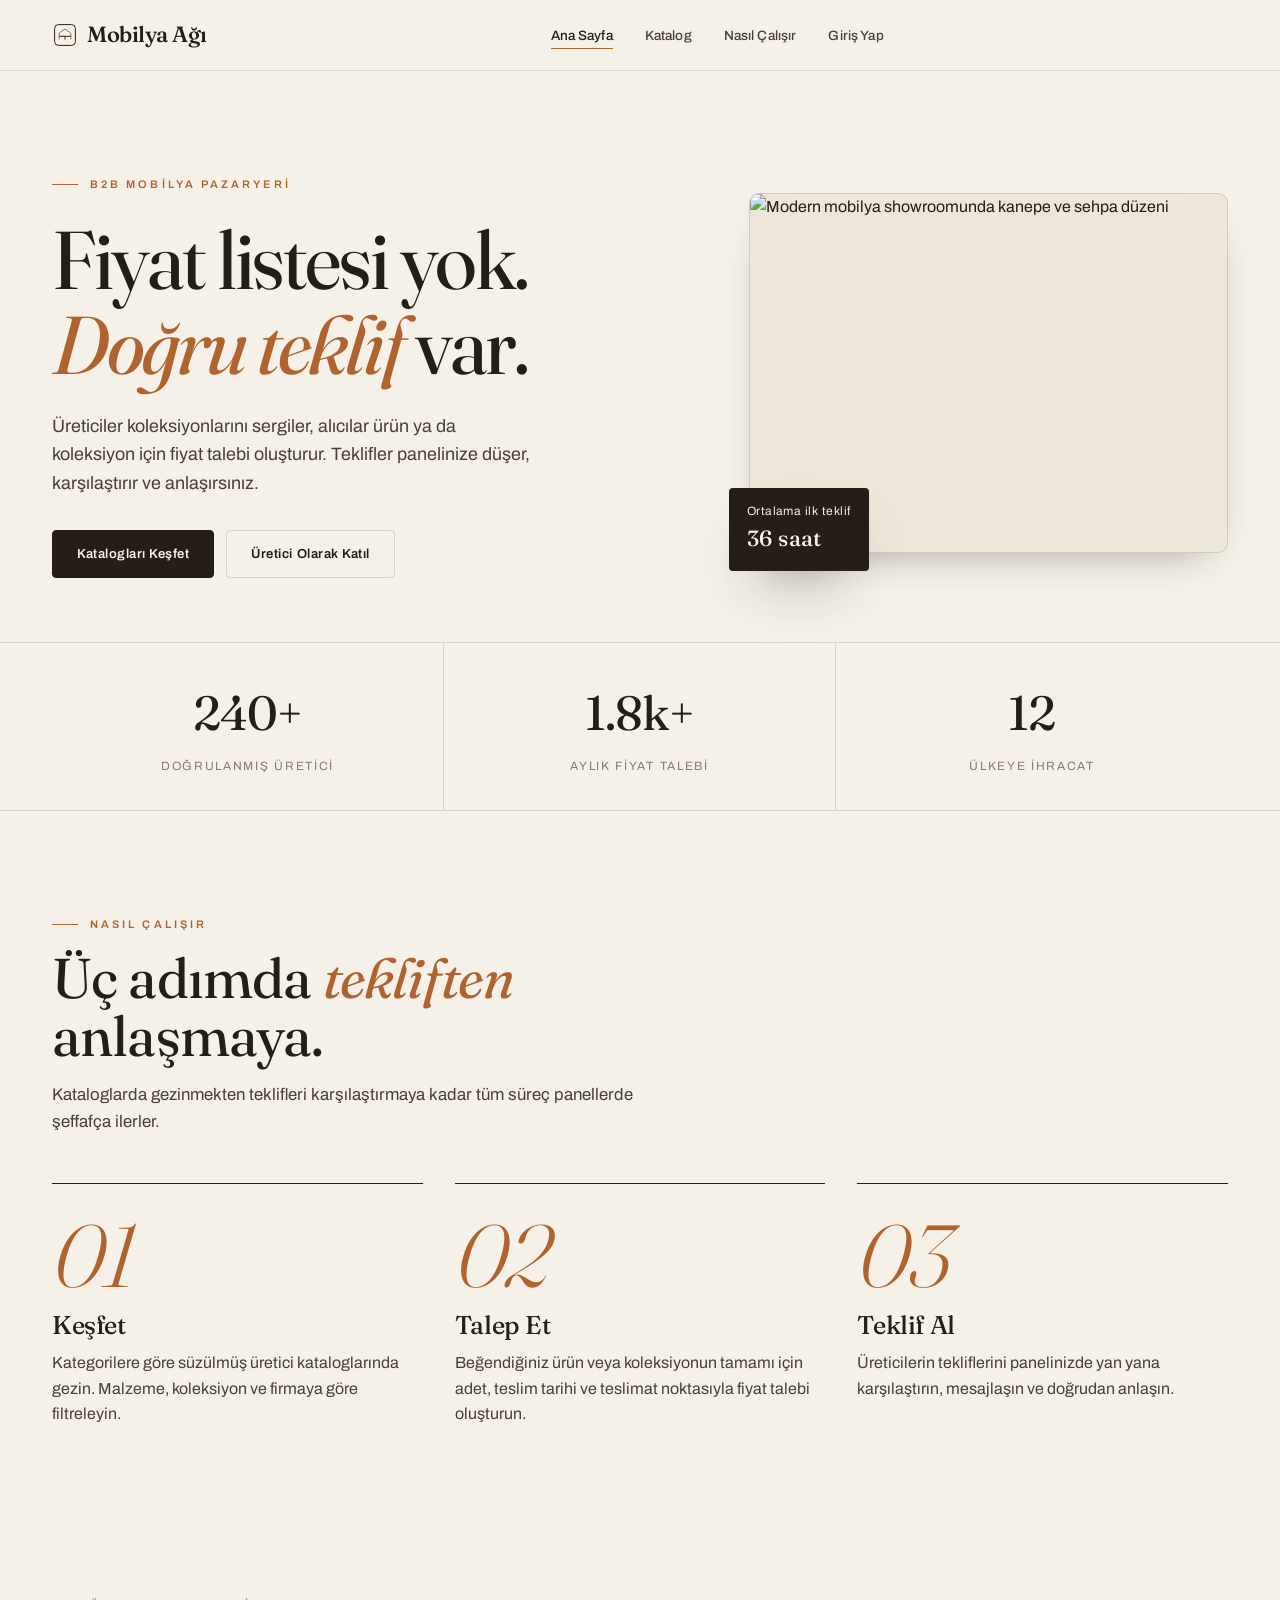
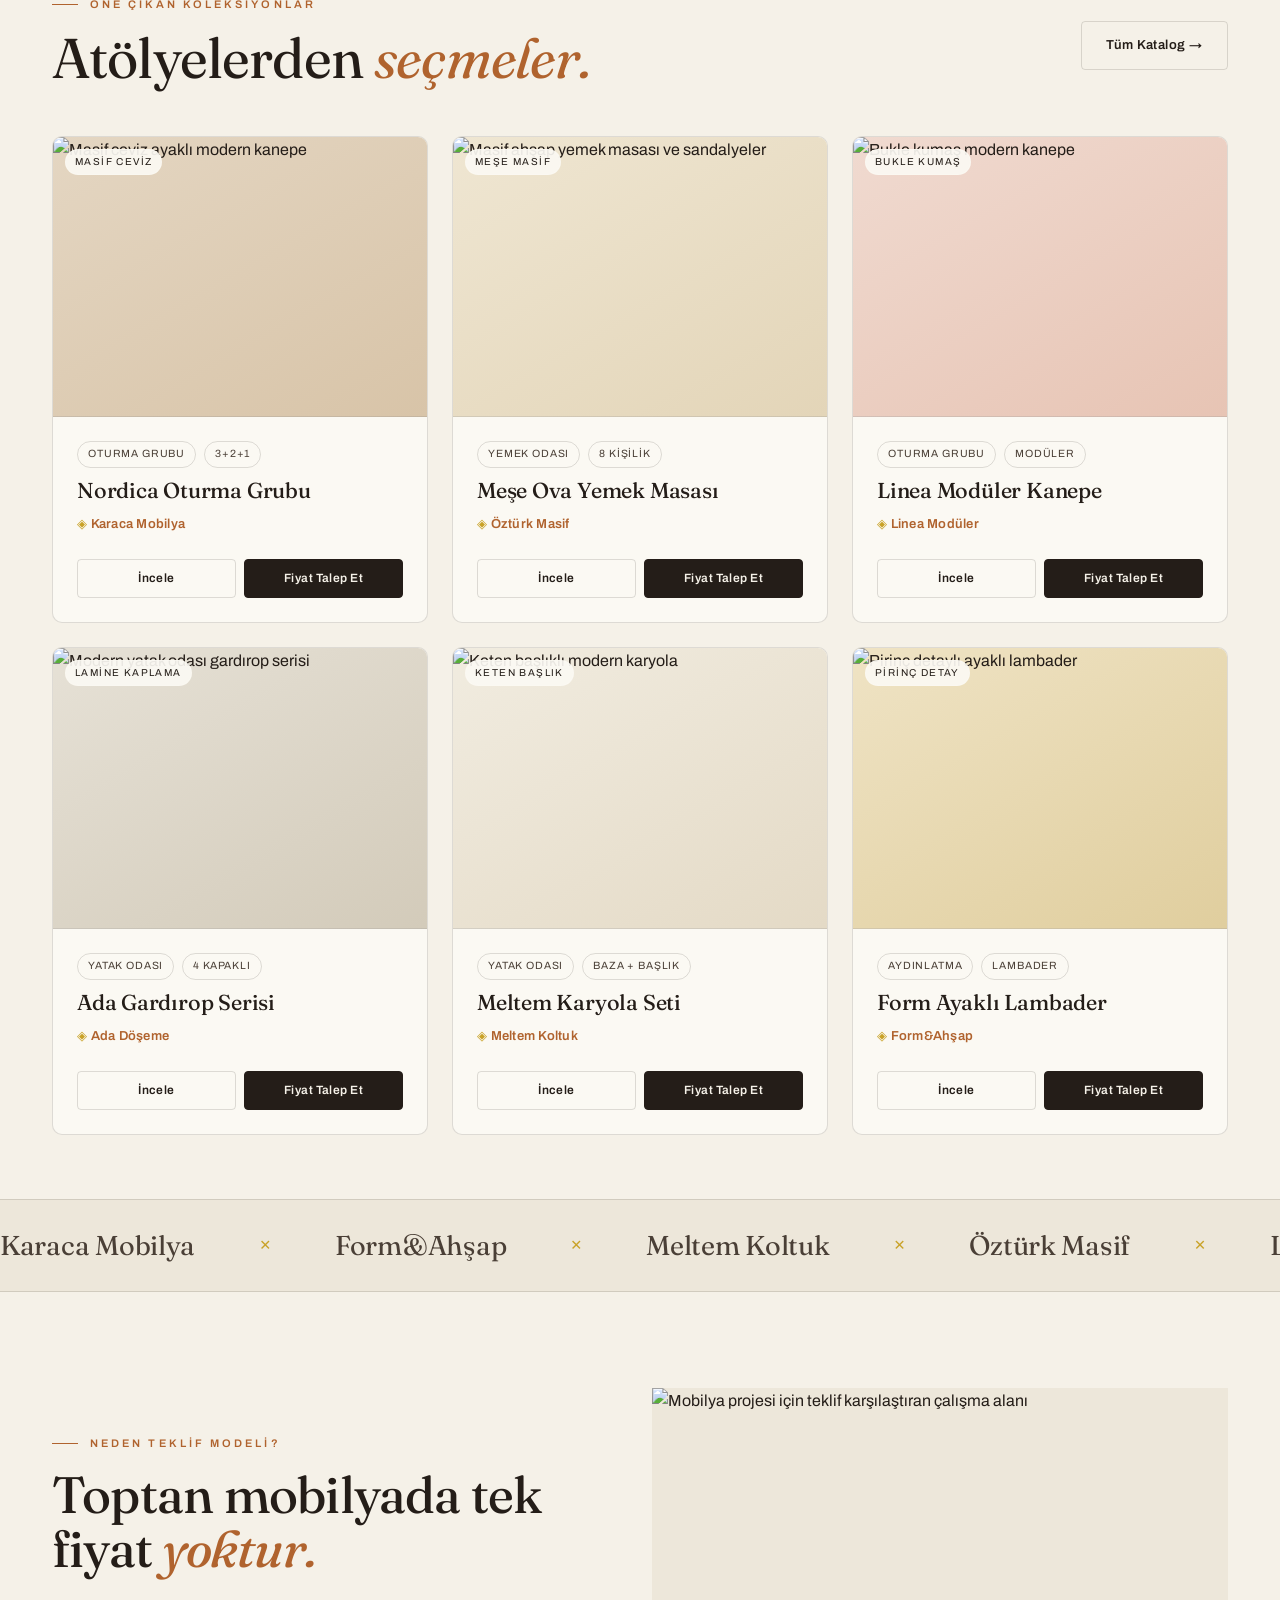
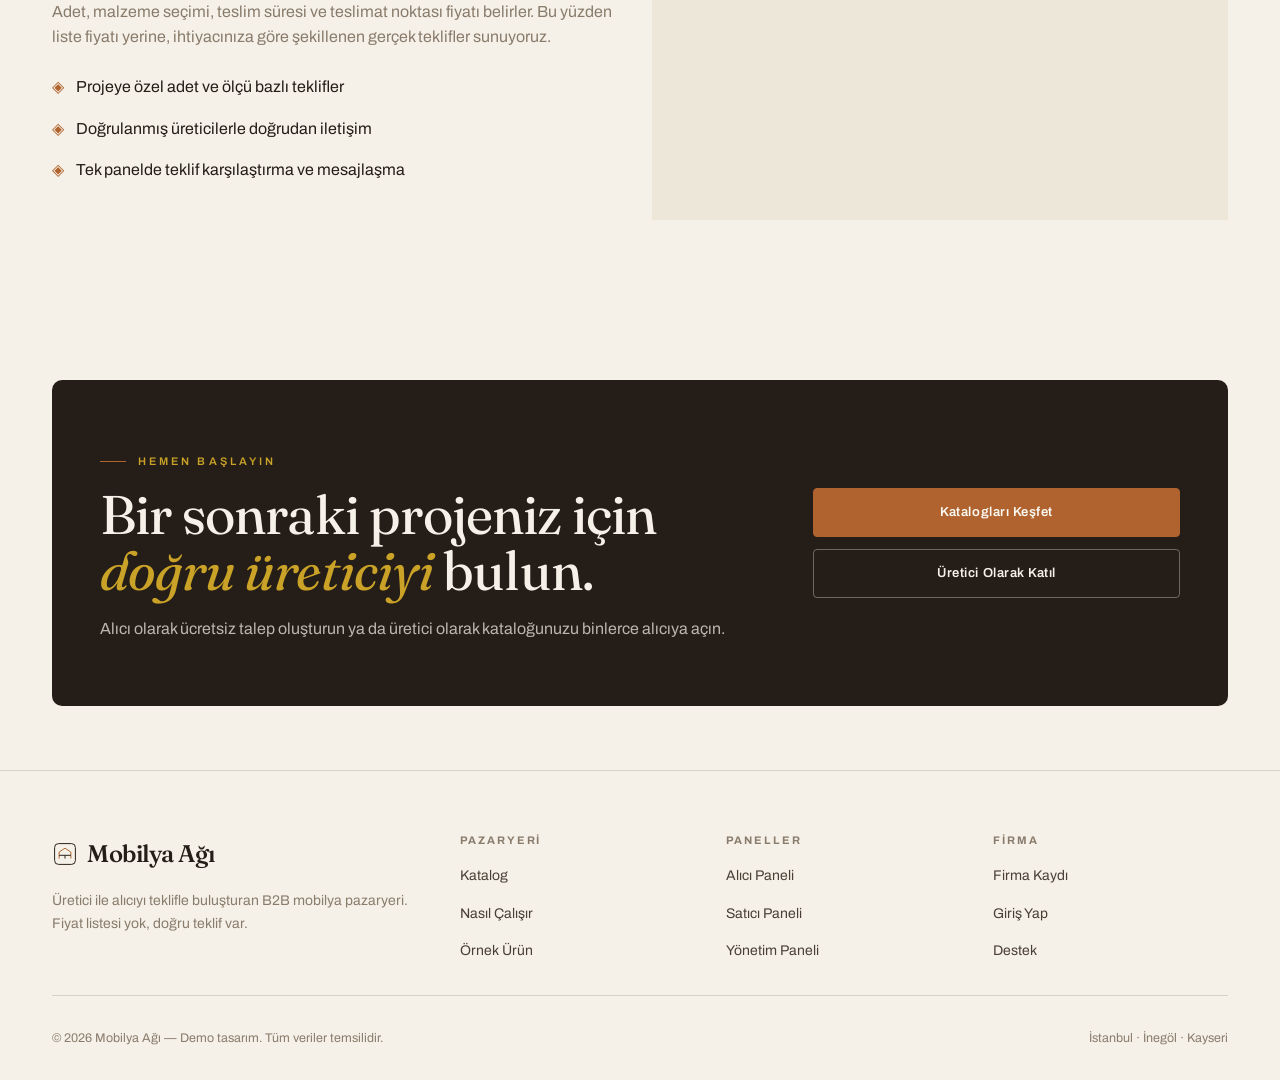
==== commit 47872e1b: "." ====
--- a/index.html
+++ b/index.html
@@ -29,12 +29,9 @@
         <li><a href="katalog.html">Katalog</a></li>
         <li><a href="index.html#nasil">Nasıl Çalışır</a></li>
         <li><a href="panel-alici.html">Giriş Yap</a></li>
-        <li><a href="panel-satici.html" class="btn btn-primary btn-sm">Firma Kaydı</a></li>
       </ul>
     </nav>
-    <div class="nav-cta">
-      <a href="panel-satici.html" class="btn btn-primary btn-sm">Firma Kaydı</a>
-    </div>
+    <div class="nav-cta"></div>
     <button class="nav-toggle" aria-label="Menü"><span></span><span></span><span></span></button>
   </div>
 </header>
--- a/css/style.css
+++ b/css/style.css
@@ -608,53 +608,60 @@
 .form-fields.hide { display: none; }
 
 /* -------------------- PANEL -------------------- */
-.panel-layout { display: grid; grid-template-columns: 260px 1fr; min-height: 100vh; }
+.panel-layout { display: grid; grid-template-columns: 280px 1fr; min-height: 100vh; background: linear-gradient(135deg, #F8F5EC 0%, #EEE7D8 100%); }
 .panel-side {
-  background: var(--ink); color: var(--ivory);
+  background: rgba(251, 249, 243, 0.88); color: var(--ink);
+  border-right: 1px solid var(--hairline);
+  box-shadow: 18px 0 50px -44px rgba(36, 29, 24, 0.35);
+  backdrop-filter: blur(18px);
   padding: var(--s-6) var(--s-5);
   display: flex; flex-direction: column;
   position: sticky; top: 0; height: 100vh;
 }
-.panel-side .wordmark { color: var(--ivory); font-size: 20px; margin-bottom: var(--s-7); }
-.panel-side .side-label { font-size: 10px; letter-spacing: 0.2em; text-transform: uppercase; color: rgba(245,241,232,0.4); margin: var(--s-5) 0 var(--s-3); }
-.panel-nav { list-style: none; margin: 0; padding: 0; display: flex; flex-direction: column; gap: 2px; }
+.panel-side .wordmark { color: var(--ink); font-size: 20px; margin-bottom: var(--s-7); }
+.panel-side .mark rect { stroke: var(--ink); }
+.panel-side .mark path:first-of-type { stroke: var(--cognac); }
+.panel-side .mark path:last-of-type { stroke: var(--ink); }
+.panel-side .side-label { font-size: 10px; letter-spacing: 0.2em; text-transform: uppercase; color: var(--ink-mute); margin: var(--s-5) 0 var(--s-3); }
+.panel-nav { list-style: none; margin: 0; padding: 0; display: flex; flex-direction: column; gap: 6px; }
 .panel-nav a, .panel-nav button {
   display: flex; align-items: center; gap: var(--s-3);
   width: 100%; text-align: left;
-  padding: 11px 14px; border-radius: var(--radius);
-  font-size: 14px; color: rgba(245,241,232,0.72);
+  padding: 12px 14px; border-radius: 12px;
+  font-size: 14px; color: var(--ink-soft);
   background: transparent; border: 0;
-  transition: background .3s, color .3s;
-}
-.panel-nav a:hover, .panel-nav button:hover { background: rgba(245,241,232,0.08); color: var(--ivory); }
-.panel-nav a.active, .panel-nav button.active { background: var(--cognac); color: var(--white-warm); }
+  transition: background .3s, color .3s, box-shadow .3s, transform .3s;
+}
+.panel-nav a:hover, .panel-nav button:hover { background: rgba(176, 99, 46, 0.08); color: var(--ink); transform: translateX(2px); }
+.panel-nav a.active, .panel-nav button.active { background: var(--white-warm); color: var(--cognac-deep); box-shadow: 0 14px 34px -24px rgba(36, 29, 24, 0.5); }
 .panel-nav .dot { width: 6px; height: 6px; border-radius: 50%; background: currentColor; opacity: 0.55; flex: none; }
-.side-foot { margin-top: auto; padding-top: var(--s-5); border-top: 1px solid rgba(245,241,232,0.12); font-size: 12px; color: rgba(245,241,232,0.5); }
-.side-foot a { color: rgba(245,241,232,0.72); }
-.side-foot a:hover { color: var(--brass); }
-
-.panel-main { padding: var(--s-6) var(--s-7) var(--s-8); background: var(--ivory); min-width: 0; }
+.side-foot { margin-top: auto; padding-top: var(--s-5); border-top: 1px solid var(--hairline); font-size: 12px; color: var(--ink-mute); }
+.side-foot a { color: var(--ink-soft); font-weight: 600; }
+.side-foot a:hover { color: var(--cognac); }
+
+.panel-main { padding: var(--s-6) var(--s-7) var(--s-8); background: transparent; min-width: 0; }
 .panel-topbar {
   display: flex; align-items: center; justify-content: space-between;
   padding-bottom: var(--s-5); margin-bottom: var(--s-6);
-  border-bottom: 1px solid var(--hairline); gap: var(--s-4);
+  border-bottom: 1px solid rgba(36, 29, 24, 0.1); gap: var(--s-4);
 }
 .panel-topbar h1 { font-size: 1.9rem; font-weight: 460; }
 .panel-topbar .sub { font-size: 13px; color: var(--ink-mute); }
 .user-chip {
   display: flex; align-items: center; gap: var(--s-3);
   border: 1px solid var(--hairline); border-radius: 40px;
-  padding: 6px 14px 6px 6px; background: var(--white-warm);
+  padding: 6px 14px 6px 6px; background: rgba(251, 249, 243, 0.9);
+  box-shadow: 0 16px 36px -30px rgba(36, 29, 24, 0.45);
 }
 .user-chip .avatar { width: 34px; height: 34px; border-radius: 50%; background: var(--cognac); color: var(--white-warm); display: flex; align-items: center; justify-content: center; font-family: var(--serif); font-size: 15px; }
 .user-chip .u-name { font-size: 13px; font-weight: 600; }
 .user-chip .u-role { font-size: 11px; color: var(--ink-mute); }
 
 /* demo switcher */
-.demo-switch { display: inline-flex; gap: var(--s-2); background: var(--card); padding: 4px; border-radius: 40px; border: 1px solid var(--hairline); margin-bottom: var(--s-6); flex-wrap: wrap; }
+.demo-switch { display: inline-flex; gap: var(--s-2); background: rgba(251, 249, 243, 0.78); padding: 5px; border-radius: 40px; border: 1px solid var(--hairline); margin-bottom: var(--s-6); flex-wrap: wrap; box-shadow: 0 14px 34px -30px rgba(36, 29, 24, 0.45); }
 .demo-switch a { font-size: 12px; font-weight: 600; padding: 7px 14px; border-radius: 40px; color: var(--ink-soft); transition: background .3s, color .3s; }
 .demo-switch a:hover { color: var(--ink); }
-.demo-switch a.active { background: var(--ink); color: var(--ivory); }
+.demo-switch a.active { background: var(--cognac); color: var(--white-warm); }
 
 /* stat cards */
 .stat-cards { display: grid; grid-template-columns: repeat(4, 1fr); gap: var(--s-4); margin-bottom: var(--s-6); }
@@ -663,8 +670,9 @@
 @media (max-width: 1080px) { .stat-cards, .stat-cards.four, .stat-cards.three { grid-template-columns: repeat(2, 1fr); } }
 @media (max-width: 560px) { .stat-cards, .stat-cards.four, .stat-cards.three { grid-template-columns: 1fr; } }
 .scard {
-  background: var(--white-warm); border: 1px solid var(--hairline);
-  border-radius: var(--radius-lg); padding: var(--s-5);
+  background: rgba(251, 249, 243, 0.88); border: 1px solid rgba(36, 29, 24, 0.1);
+  border-radius: 16px; padding: var(--s-5);
+  box-shadow: 0 20px 44px -36px rgba(36, 29, 24, 0.42);
 }
 .scard .lbl { font-size: 11px; letter-spacing: 0.12em; text-transform: uppercase; color: var(--ink-mute); font-weight: 600; }
 .scard b { font-family: var(--serif); font-size: 2.6rem; font-weight: 420; display: block; margin-top: var(--s-3); letter-spacing: -0.02em; }
@@ -677,7 +685,7 @@
 .panel-block > h2 .btn { font-weight: 600; }
 
 /* tables */
-.data-table-wrap { overflow-x: auto; border: 1px solid var(--hairline); border-radius: var(--radius-lg); background: var(--white-warm); }
+.data-table-wrap { overflow-x: auto; border: 1px solid rgba(36, 29, 24, 0.1); border-radius: 16px; background: rgba(251, 249, 243, 0.88); box-shadow: 0 20px 44px -38px rgba(36, 29, 24, 0.42); }
 .data-table { width: 100%; border-collapse: collapse; min-width: 640px; }
 .data-table th {
   text-align: left; font-size: 11px; letter-spacing: 0.1em; text-transform: uppercase;
